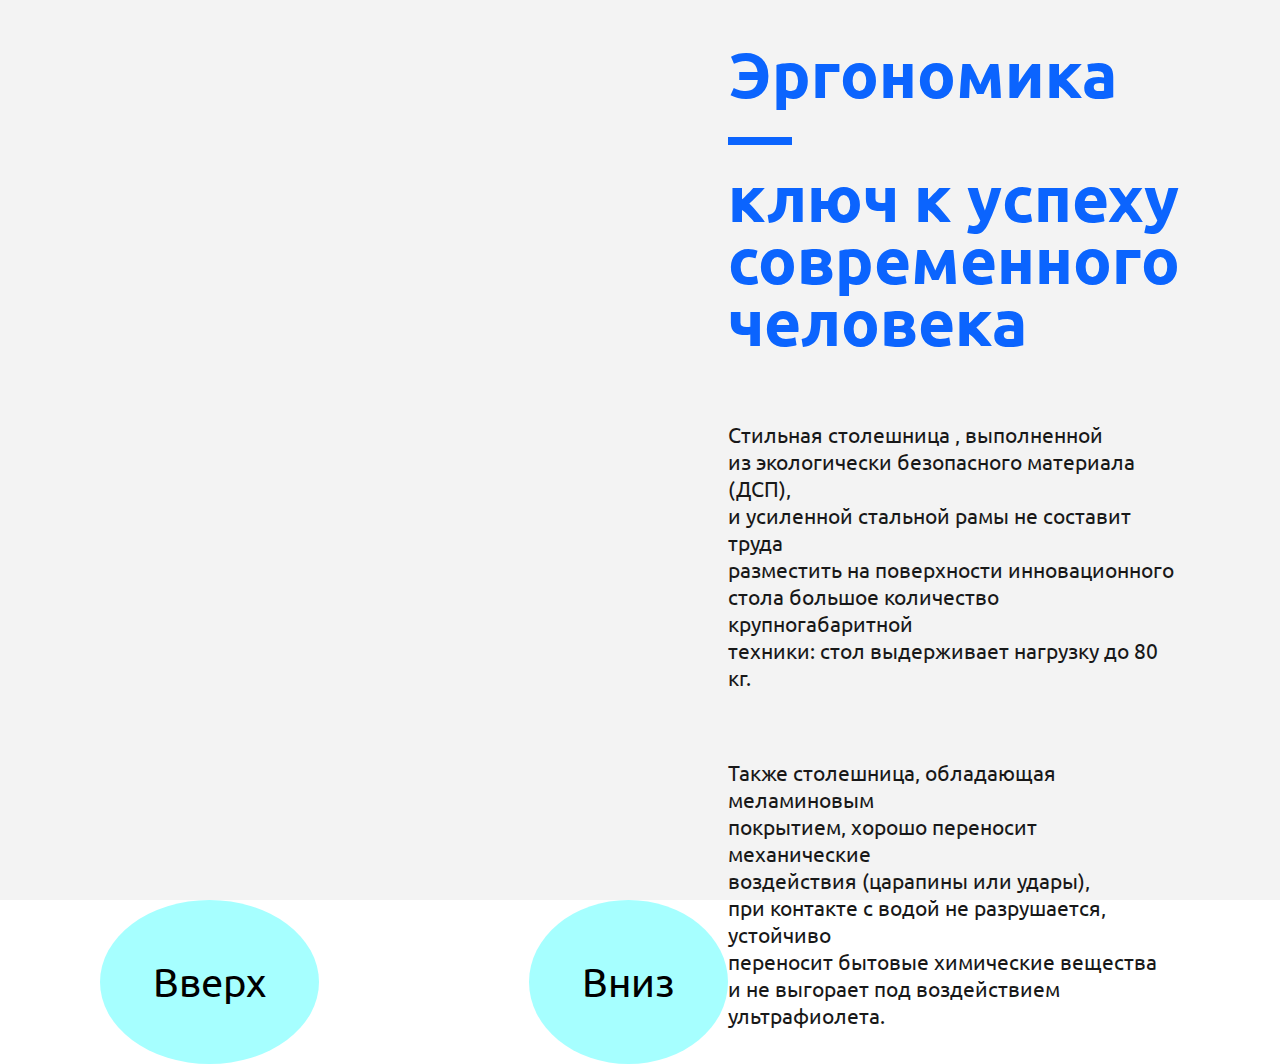
==== ergonomics/index.html @ 277ee35d "add animation" ====
<!DOCTYPE html>
<html lang="ru">
<head>
  <meta charset="UTF-8">
  <meta http-equiv="X-UA-Compatible" content="IE=edge">
  <meta name="viewport" content="width=device-width, initial-scale=1.0">
  <title>Yamaguchi test case</title>
  <link rel="stylesheet" href="style.css">
  
</head>
<body>
  <!-- <div class="fake-content">
    <img src="./assets/tablePage.jpg" alt="">
  </div> -->
  <main class="main main__grey-background">
    <div class="container flex">
      <div class="frame">
        <div class="table">
          <div class="table__image countertop"></div>
          <div class="table__image table-legs"></div>
        </div>
        <div class="wrap flex">
          <button class="button button__button-up button__blue">Вверх</button>
          <button class="button button__button-down button__blue">Вниз</button>  
        </div>
      </div>
      <div>
        <h1 class="title">Эргономика — <br> ключ к успеху <br> современного <br> человека</h1>
        <p class="text">
          Cтильная столешница , выполненной <br> из экологически безопасного 
          материала (ДСП),<br> и усиленной стальной рамы не составит труда <br>
          разместить на поверхности инновационного <br> стола большое количество 
          крупногабаритной <br> техники: стол выдерживает нагрузку до 80 кг. 
        </p>
        <p class="text">
          Также столешница, 
          обладающая меламиновым <br> покрытием, хорошо переносит механические <br> воздействия 
          (царапины или удары), <br> при контакте с водой не разрушается, устойчиво <br> переносит 
          бытовые химические вещества <br> и не выгорает под воздействием <br> ультрафиолета.
        </p>
      </div>
    </div>
  </main>
</body>
<script src="./index.js"></script>
</html>
---- ergonomics/style.css ----
@import url('https://fonts.googleapis.com/css2?family=Inter:wght@500&family=Ubuntu:wght@300&display=swap');
html,body {
  margin: 0;
  padding: 0;
  font-family:  'Ubuntu', sans-serif;
}
.fake-content {
  display: flex;
  justify-content: center;
  align-items: center;
  position: fixed;
  width: 100%;
  opacity: 0.5;
  z-index: 1;
}

.main__grey-background {
  background-color:  #F3F3F3;
  width: 100vw;
  height: 100vh;
  /* overflow-y:scroll;
  overflow-x:hidden; */
}

.container {
  box-sizing: border-box;
  width: 100%;
  height: 100%;
  padding: 0 100px;
}

.table {
  width: 100%;
  height: 100%;
}

.frame {
  width: 70%;
  height: 100%;
}

.table__images {
  width: 100%;
  height: 100%;
}

.countertop {
  background: url(./assets/table1.png) no-repeat;
  background-size: cover;
}

.table-legs {
  background: url(./assets/table2.png) no-repeat;
  background-size: cover;
}
.flex {
  display: flex;
  justify-content: space-between;
}

.button {
  border: none;
  cursor: pointer;
}

.button__blue {
  display: flex;
  justify-content: center;
  align-items: center;
  border-radius: 50%;
  background-color: #A6FFFF;
  color:#000000;
  font-family:  'Ubuntu', sans-serif;
  font-size: 40px;
  padding: 58px 53px;
}

.title {
  font-family:  'Ubuntu', sans-serif;
  color: #0B64FE;
  font-size: 4em;
  line-height: 62px;
}

.text {
  font-family:  'Ubuntu', sans-serif;
  color: #181818;
  font-size: 1.3em;
  margin: 68px 0;
}
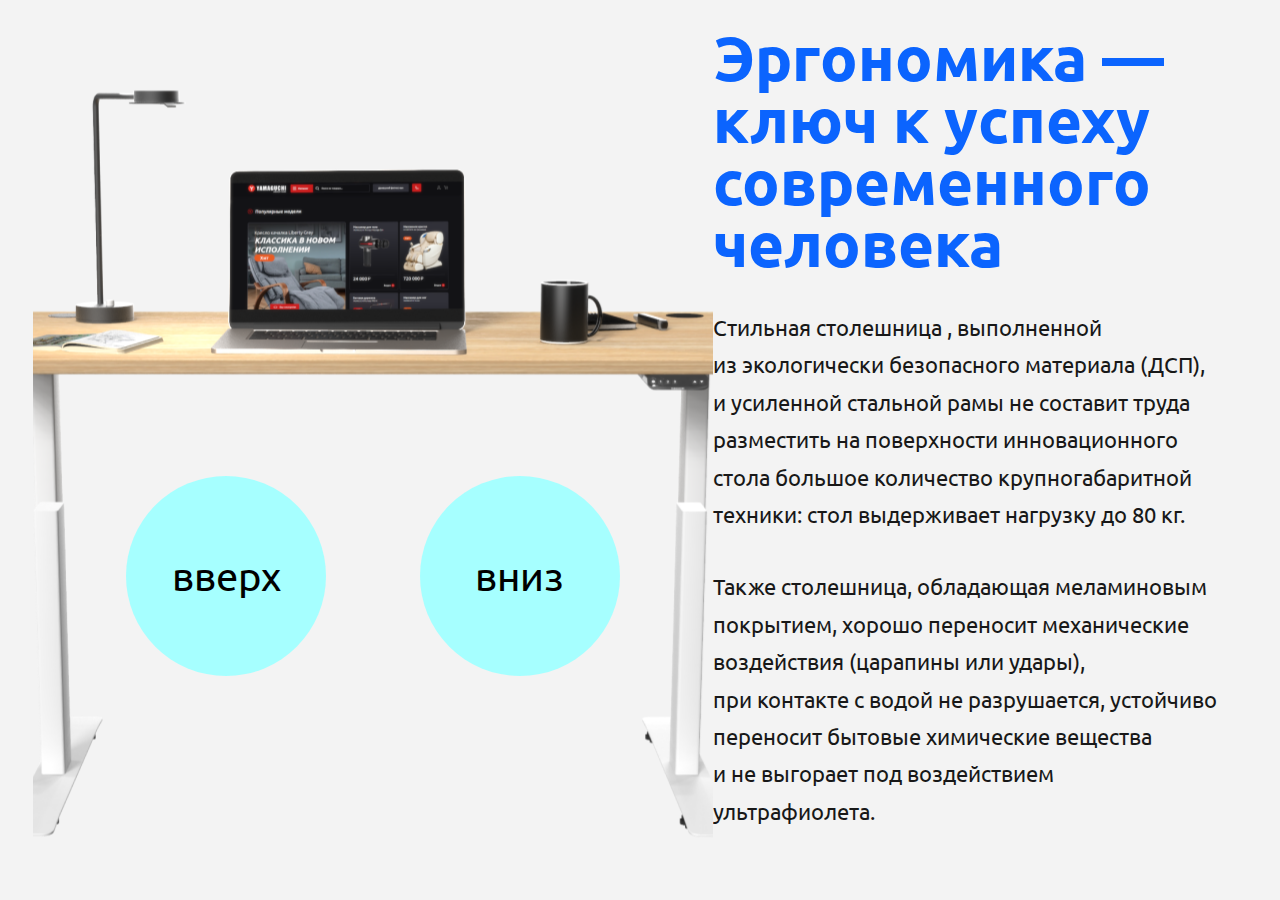
==== commit 5cb2881f: "add up and down table animation" ====
--- a/ergonomics/index.html
+++ b/ergonomics/index.html
@@ -10,21 +10,21 @@
 </head>
 <body>
   <!-- <div class="fake-content">
-    <img src="./assets/tablePage.jpg" alt="">
+    <img src="../assets/ergonomicsImges/fakeTable.jpg" alt="">
   </div> -->
-  <main class="main main__grey-background">
+  <main class="main">
     <div class="container flex">
       <div class="frame">
         <div class="table">
           <div class="table__image countertop"></div>
           <div class="table__image table-legs"></div>
-        </div>
-        <div class="wrap flex">
-          <button class="button button__button-up button__blue">Вверх</button>
-          <button class="button button__button-down button__blue">Вниз</button>  
+          <div class="wrap flex">
+            <button class="button button__button-up button_blue">вверх</button>
+            <button class="button button__button-down button_blue">вниз</button>  
+          </div>
         </div>
       </div>
-      <div>
+      <div class="description">
         <h1 class="title">Эргономика — <br> ключ к успеху <br> современного <br> человека</h1>
         <p class="text">
           Cтильная столешница , выполненной <br> из экологически безопасного 
--- a/ergonomics/style.css
+++ b/ergonomics/style.css
@@ -1,61 +1,64 @@
-@import url('https://fonts.googleapis.com/css2?family=Inter:wght@500&family=Ubuntu:wght@300&display=swap');
+@import url("https://fonts.googleapis.com/css2?family=Ubuntu:wght@300&display=swap");
 html,body {
   margin: 0;
   padding: 0;
   font-family:  'Ubuntu', sans-serif;
 }
+
 .fake-content {
   display: flex;
   justify-content: center;
   align-items: center;
   position: fixed;
   width: 100%;
-  opacity: 0.5;
+  opacity: 0.2;
   z-index: 1;
 }
 
-.main__grey-background {
-  background-color:  #F3F3F3;
-  width: 100vw;
-  height: 100vh;
-  /* overflow-y:scroll;
-  overflow-x:hidden; */
+.main{
+  background-color: #F3F3F3;
+  width: 100%;
+  height: 900px;
 }
 
 .container {
+  display: flex;
   box-sizing: border-box;
-  width: 100%;
+  max-width: 1920px;
   height: 100%;
-  padding: 0 100px;
+  margin: 0 auto;
+  padding: 26px 33px 45px;
+}
+
+.frame {
+  width: 56%;
+  height: 100%;
+
 }
 
 .table {
   width: 100%;
   height: 100%;
+  position: relative;
 }
-
-.frame {
-  width: 70%;
-  height: 100%;
-}
-
-.table__images {
+.table__image {
   width: 100%;
   height: 100%;
+  position: absolute;
 }
 
 .countertop {
-  background: url(./assets/table1.png) no-repeat;
-  background-size: cover;
+  background: url("../assets/ergonomicsImges/table1.png") no-repeat;
+  background-position: center center;
 }
 
 .table-legs {
-  background: url(./assets/table2.png) no-repeat;
-  background-size: cover;
+  background: url("../assets/ergonomicsImges/table2.png") no-repeat;
+  background-position: center center;
 }
-.flex {
-  display: flex;
-  justify-content: space-between;
+
+.description {
+  width: 44%;
 }
 
 .button {
@@ -63,7 +66,14 @@
   cursor: pointer;
 }
 
-.button__blue {
+.wrap {
+  display: flex;
+  position: relative;
+  top: 450px;
+  justify-content: space-evenly;
+}
+
+.button_blue {
   display: flex;
   justify-content: center;
   align-items: center;
@@ -72,19 +82,22 @@
   color:#000000;
   font-family:  'Ubuntu', sans-serif;
   font-size: 40px;
-  padding: 58px 53px;
+  height: 200px;
+  width: 200px;
 }
 
 .title {
+  margin: 0;
   font-family:  'Ubuntu', sans-serif;
   color: #0B64FE;
-  font-size: 4em;
+  font-size: 62px;
   line-height: 62px;
 }
 
 .text {
   font-family:  'Ubuntu', sans-serif;
   color: #181818;
-  font-size: 1.3em;
-  margin: 68px 0;
+  font-size: 22px;
+  line-height: 37.4px;
+  margin-top: 35px;
 }